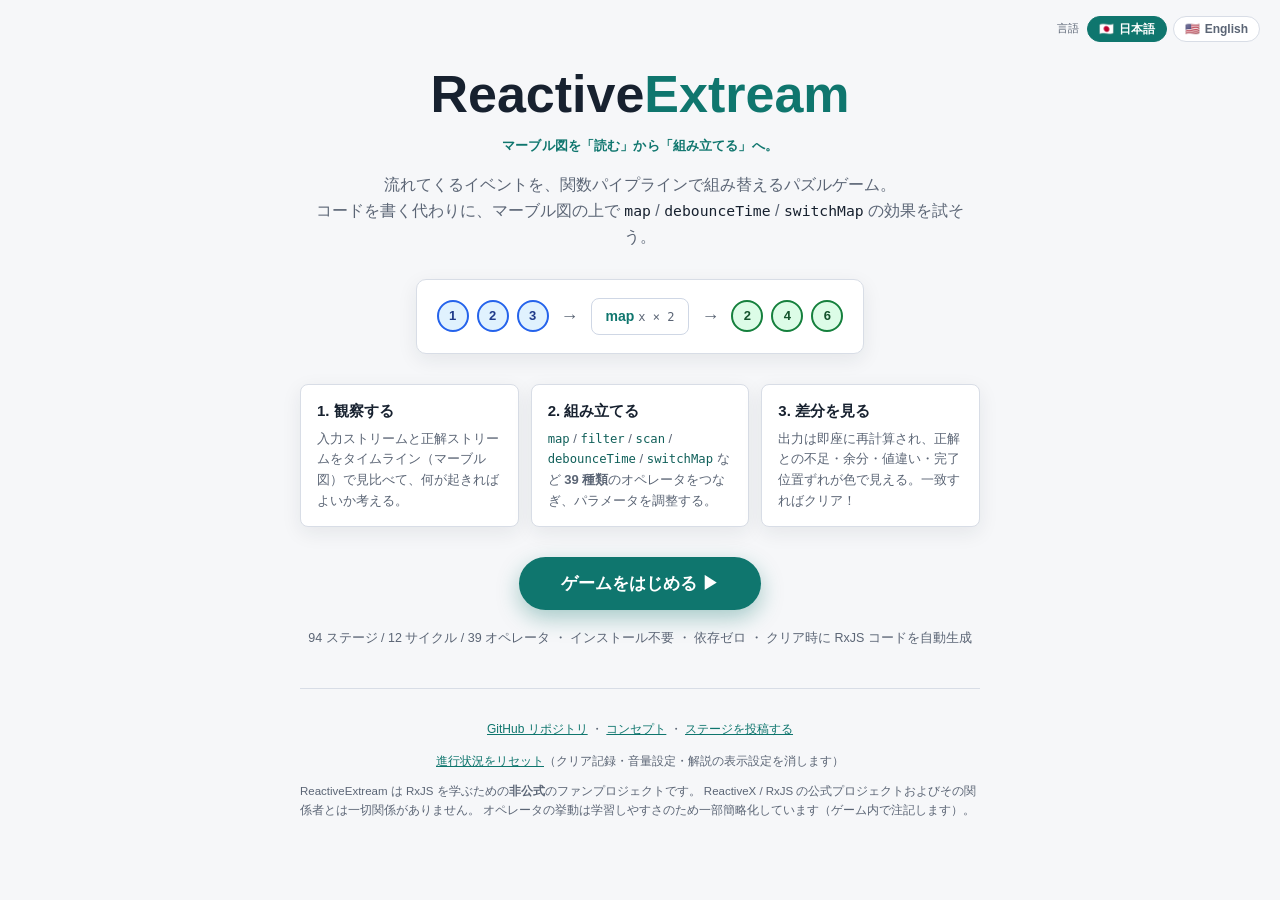
==== prototype/index.html @ efaee4bc "ReactiveExtream の初版 RxJS / ReactiveX のオペレータをマーブル図の上で組み立てて学ぶ ブラウザパズルゲーム。依存ゼロの静的サイト。  - 94 ステージ / 12 サ" ====
<!doctype html>
<html lang="ja">
<head>
  <meta charset="utf-8">
  <meta name="viewport" content="width=device-width, initial-scale=1">
  <title>ReactiveExtream — RxJS のオペレータをパズルで学ぶ / RxJS pipeline puzzle</title>
  <meta name="description" content="RxJS / ReactiveX のストリームオペレータ 39 種類を、マーブル図（marble diagram）を組み立てるパズルとして学ぶブラウザゲーム。94 ステージ・12 サイクル。インストール不要・依存ゼロ。Learn RxJS Observable operators by building marble diagrams.">
  <link rel="canonical" href="https://hummer98.dev/rx-pipeline-puzzle/">

  <meta property="og:type" content="website">
  <meta property="og:site_name" content="ReactiveExtream">
  <meta property="og:title" content="ReactiveExtream — RxJS のオペレータをパズルで学ぶ">
  <meta property="og:description" content="map / debounceTime / switchMap … RxJS の 39 オペレータを、マーブル図を組み立てて答え合わせする 94 ステージのパズルに。ブラウザだけで遊べます。">
  <meta property="og:url" content="https://hummer98.dev/rx-pipeline-puzzle/">
  <meta property="og:image" content="https://hummer98.dev/rx-pipeline-puzzle/assets/og.png">
  <meta property="og:image:width" content="1200">
  <meta property="og:image:height" content="630">
  <meta property="og:locale" content="ja_JP">
  <meta name="twitter:card" content="summary_large_image">
  <meta name="twitter:title" content="ReactiveExtream — RxJS のオペレータをパズルで学ぶ">
  <meta name="twitter:description" content="RxJS の 39 オペレータ × 94 ステージ。マーブル図を「読む」から「組み立てる」へ。">
  <meta name="twitter:image" content="https://hummer98.dev/rx-pipeline-puzzle/assets/og.png">

  <link rel="icon" href="favicon.svg" type="image/svg+xml">
  <link rel="stylesheet" href="styles.css">
  <script src="analytics.js"></script>
  <script>
    // index.html?reset=1 で保存データ（クリア記録・音量・既読カード）を消す。
    // 別ブラウザでも URL を開くだけでリセットできるようにするため、
    // ゲーム本体ではなくこの入口ページで処理する。
    if (new URLSearchParams(location.search).has("reset")) {
      try {
        for (const k of Object.keys(localStorage)) {
          if (k.startsWith("rx-pipeline-puzzle/")) localStorage.removeItem(k);
        }
      } catch { /* localStorage が使えない環境ではそのまま続行 */ }
      location.replace("index.html?didreset=1");
    }
  </script>
</head>
<body class="landing-body">
  <div class="lang-switch" role="group">
    <span class="lang-label" data-i18n="lang.label">言語</span>
    <button type="button" data-lang="ja" title="日本語" aria-label="日本語">🇯🇵<span>日本語</span></button>
    <button type="button" data-lang="en" title="English" aria-label="English">🇺🇸<span>English</span></button>
  </div>

  <main class="landing">
    <h1 class="landing-title">Reactive<span class="title-stream">Extream</span></h1>
    <p class="landing-sub" id="landing-sub" data-i18n="landing.sub">マーブル図を「読む」から「組み立てる」へ。</p>
    <p class="landing-tagline" data-i18n-html="landing.tagline">
      流れてくるイベントを、関数パイプラインで組み替えるパズルゲーム。<br>
      コードを書く代わりに、マーブル図の上で <code>map</code> / <code>debounceTime</code> / <code>switchMap</code> の効果を試そう。
    </p>

    <div class="landing-demo" aria-label="遊び方の例">
      <div class="demo-stream">
        <span class="event">1</span>
        <span class="event">2</span>
        <span class="event">3</span>
      </div>
      <span class="demo-arrow">→</span>
      <span class="demo-op">map <code>x × 2</code></span>
      <span class="demo-arrow">→</span>
      <div class="demo-stream">
        <span class="event event--match">2</span>
        <span class="event event--match">4</span>
        <span class="event event--match">6</span>
      </div>
    </div>

    <section class="landing-steps">
      <article class="landing-card">
        <h3 data-i18n="landing.step1.h">1. 観察する</h3>
        <p data-i18n-html="landing.step1.p">入力ストリームと正解ストリームをタイムライン（マーブル図）で見比べて、何が起きればよいか考える。</p>
      </article>
      <article class="landing-card">
        <h3 data-i18n="landing.step2.h">2. 組み立てる</h3>
        <p data-i18n-html="landing.step2.p"><code>map</code> / <code>filter</code> / <code>scan</code> / <code>debounceTime</code> / <code>switchMap</code> など <strong>39 種類</strong>のオペレータをつなぎ、パラメータを調整する。</p>
      </article>
      <article class="landing-card">
        <h3 data-i18n="landing.step3.h">3. 差分を見る</h3>
        <p data-i18n-html="landing.step3.p">出力は即座に再計算され、正解との不足・余分・値違い・完了位置ずれが色で見える。一致すればクリア！</p>
      </article>
    </section>

    <p class="reset-note" id="reset-note" data-i18n="landing.resetDone" hidden>✓ 保存データをリセットしました。最初から遊べます。</p>

    <a class="start-button" id="start-button" href="game.html" data-i18n="landing.start">ゲームをはじめる ▶</a>

    <p class="landing-stats" data-i18n="landing.stats">
      94 ステージ / 12 サイクル / 39 オペレータ ・ インストール不要 ・ 依存ゼロ ・ クリア時に RxJS コードを自動生成
    </p>

    <footer class="landing-footer">
      <p>
        <a href="https://github.com/hummer98/rx-pipeline-puzzle" data-i18n="landing.repo">GitHub リポジトリ</a> ・
        <a href="docs/concept.html" data-i18n="landing.concept">コンセプト</a> ・
        <a href="https://github.com/hummer98/rx-pipeline-puzzle/blob/main/CONTRIBUTING.md" data-i18n="landing.contribute">ステージを投稿する</a>
      </p>
      <p class="landing-reset">
        <a href="index.html?reset=1" data-i18n="landing.resetLink">進行状況をリセット</a><span data-i18n="landing.resetNote">（クリア記録・音量設定・解説の表示設定を消します）</span>
      </p>
      <p class="landing-disclaimer" data-i18n-html="landing.disclaimer">
        ReactiveExtream は RxJS を学ぶための<strong>非公式</strong>のファンプロジェクトです。
        ReactiveX / RxJS の公式プロジェクトおよびその関係者とは一切関係がありません。
        オペレータの挙動は学習しやすさのため一部簡略化しています（ゲーム内で注記します）。
      </p>
    </footer>
  </main>
  <script src="i18n-en.js"></script>
  <script src="i18n.js"></script>
  <script>
    // ?reset=1 のリダイレクト後に一度だけ完了メッセージを見せる
    if (new URLSearchParams(location.search).has("didreset")) {
      document.getElementById("reset-note").hidden = false;
      history.replaceState(null, "", "index.html");
    }

    // 言語スイッチャー。選択は localStorage に残るので、ゲーム画面にも引き継がれる
    function renderLang() {
      I18N.applyStatic();
      const cur = I18N.get();
      for (const b of document.querySelectorAll(".lang-switch button")) {
        b.classList.toggle("active", b.dataset.lang === cur);
        b.setAttribute("aria-pressed", String(b.dataset.lang === cur));
      }
      document.title = cur === "en"
        ? "ReactiveExtream — Learn RxJS operators as a puzzle"
        : "ReactiveExtream — RxJS のオペレータをパズルで学ぶ / RxJS pipeline puzzle";
    }
    for (const b of document.querySelectorAll(".lang-switch button")) {
      b.addEventListener("click", () => { I18N.set(b.dataset.lang); renderLang(); });
    }
    renderLang();
  </script>
  <!--
    「ゲームをはじめる」のクリックは計測していない。遷移と送信が競合して
    取りこぼすため、起動率は game.html のページビュー ÷ このページの
    ページビューで求める（docs/metrics.md 参照）。
  -->
</body>
</html>
---- prototype/styles.css ----
:root {
  color-scheme: light;
  --bg: #f6f7f9;
  --ink: #17212f;
  --muted: #5b6575;
  --line: #d8dde6;
  --panel: #ffffff;
  --accent: #0f766e;
  --accent-2: #2563eb;
  --ok: #15803d;
  --bad: #b91c1c;
  --slot: #eef2f7;
  --shadow: 0 6px 20px rgba(23, 33, 47, 0.08);
}

* {
  box-sizing: border-box;
}

body {
  margin: 0;
  background: var(--bg);
  color: var(--ink);
  font-family: -apple-system, BlinkMacSystemFont, "Segoe UI", sans-serif;
  line-height: 1.6;
}

button {
  font-family: inherit;
  cursor: pointer;
}

/* ---------- header ---------- */

.app-header {
  display: flex;
  align-items: center;
  flex-wrap: wrap;
  gap: 14px;
  padding: 10px 18px;
  background: #111827;
  color: white;
}

.app-header h1 {
  margin: 0;
  font-size: 18px;
  letter-spacing: 0.02em;
}

.home-link {
  color: inherit;
  text-decoration: none;
}

.home-link:hover {
  text-decoration: underline;
}

.stage-picker {
  display: inline-flex;
  align-items: center;
  gap: 8px;
  font-size: 13px;
  color: #d1d5db;
}

.stage-picker select {
  font-size: 13px;
  padding: 4px 6px;
  border-radius: 6px;
  border: 1px solid rgba(255, 255, 255, 0.3);
  background: #1f2937;
  color: white;
}

.playback {
  display: flex;
  align-items: center;
  gap: 8px;
  margin-left: auto;
}

.icon-button,
.speeds button {
  min-width: 34px;
  min-height: 30px;
  border: 1px solid rgba(255, 255, 255, 0.24);
  border-radius: 6px;
  color: white;
  background: rgba(255, 255, 255, 0.08);
  font-size: 13px;
  line-height: 1;
}

.icon-button:hover,
.speeds button:hover {
  background: rgba(255, 255, 255, 0.2);
}

.speeds {
  display: inline-flex;
  gap: 4px;
}

.speeds button.active {
  background: var(--accent);
  border-color: var(--accent);
}

/* ---------- audio settings ---------- */

.audio-wrap {
  position: relative;
}

.audio-panel {
  position: absolute;
  top: calc(100% + 8px);
  right: 0;
  z-index: 30;
  width: 220px;
  padding: 12px 14px;
  border-radius: 8px;
  background: var(--panel);
  border: 1px solid var(--line);
  box-shadow: 0 10px 28px rgba(0, 0, 0, 0.22);
  color: var(--ink);
}

.audio-row {
  display: flex;
  align-items: center;
  justify-content: space-between;
  gap: 10px;
  margin-bottom: 10px;
  font-size: 12px;
  cursor: pointer;
}

.audio-row input[type="range"] {
  width: 120px;
}

.audio-note {
  margin: 0;
  color: var(--muted);
  font-size: 11px;
  line-height: 1.5;
}

/* ---------- layout ---------- */

main {
  max-width: 1060px;
  margin: 0 auto;
  padding: 16px 16px 60px;
  display: grid;
  gap: 12px;
}

.stage-info h2 {
  margin: 0;
  font-size: 20px;
}

.stage-info p {
  margin: 2px 0 0;
  color: var(--muted);
  font-size: 14px;
}

/* ---------- lanes ---------- */

.lane,
.pipeline {
  background: var(--panel);
  border: 1px solid var(--line);
  border-radius: 8px;
  padding: 12px 14px;
  box-shadow: var(--shadow);
}

.lane-head {
  display: flex;
  justify-content: space-between;
  align-items: center;
  gap: 10px;
  margin-bottom: 6px;
  font-size: 12px;
  font-weight: 800;
  color: var(--muted);
  text-transform: uppercase;
  letter-spacing: 0.04em;
}

.lane-sub {
  font-weight: 500;
  text-transform: none;
  font-family: ui-monospace, SFMono-Regular, Menlo, monospace;
}

.track {
  position: relative;
  height: 74px;
  margin: 0 22px;
}

.track-line {
  position: absolute;
  left: 0;
  right: 0;
  top: 34px;
  height: 2px;
  background: #ccd3df;
}

.tick {
  position: absolute;
  top: 29px;
  width: 1px;
  height: 12px;
  background: #a8b1c2;
  transform: translateX(-50%);
}

.tick-label {
  position: absolute;
  top: 46px;
  transform: translateX(-50%);
  font-size: 10px;
  color: #a8b1c2;
}

.event {
  position: absolute;
  top: 18px;
  display: grid;
  place-items: center;
  min-width: 32px;
  height: 32px;
  padding: 0 4px;
  border-radius: 999px;
  background: #e0f2fe;
  border: 2px solid var(--accent-2);
  color: #1e3a8a;
  font-size: 13px;
  font-weight: 800;
  transform: translateX(-50%);
  transition: opacity 0.15s;
}

.event--match {
  background: #dcfce7;
  border-color: var(--ok);
  color: #14532d;
}

.event--extra,
.event--wrong {
  background: #fee2e2;
  border-color: var(--bad);
  color: #7f1d1d;
}

.event--ghost {
  background: transparent;
  border-style: dashed;
  border-color: #6b7280;
  color: #4b5563;
}

/* 値違い時のゴースト: 出力イベントと同時刻なので少し上に小さく表示する */
.event--ghost-paired {
  top: -9px;
  min-width: 24px;
  height: 24px;
  font-size: 11px;
  background: var(--panel);
}

/* 3段階ヒント */
.hint-row {
  margin-top: 8px;
}

#btn-hint {
  border: 1px solid var(--line);
  border-radius: 999px;
  background: white;
  color: var(--muted);
  font-size: 12px;
  padding: 4px 14px;
}

#btn-hint.nudge {
  border-color: #d97706;
  color: #92400e;
  animation: badge-blink 0.9s ease-in-out infinite;
}

#hint-box {
  margin: 8px 0 0;
  padding: 8px 12px;
  font-size: 13px;
  color: #78350f;
  background: #fef3c7;
  border-radius: 6px;
}

/* specMode: 正解レーンの未開示プレースホルダ */
.goal-hidden {
  display: grid;
  place-items: center;
  height: 100%;
  border: 1px dashed var(--line);
  border-radius: 6px;
  color: var(--muted);
  font-size: 13px;
  padding: 0 12px;
  text-align: center;
}

/* イベント円(top:18〜50)と同時刻でも位置が読めるよう、円より縦に長くする */
.complete-mark {
  position: absolute;
  top: 4px;
  height: 56px;
  width: 0;
  border-right: 3px solid #111827;
  transform: translateX(-50%);
}

.complete-mark--ghost {
  border-right-style: dashed;
  border-right-color: #6b7280;
}

.complete-mark--bad {
  border-right-color: var(--bad);
}

/* エラー終端（✕）: 完了バーの上に ✕ を重ねる */
.complete-mark--x {
  border-right-color: var(--bad);
}

.complete-mark--x::after {
  content: "✕";
  position: absolute;
  top: -17px;
  left: -6px;
  color: var(--bad);
  font-size: 13px;
  font-weight: 800;
}

.future {
  opacity: 0.25;
}

.playhead {
  position: absolute;
  top: 6px;
  bottom: 6px;
  width: 2px;
  background: rgba(15, 118, 110, 0.55);
  transform: translateX(-50%);
  pointer-events: none;
}

/* ---------- pipeline ---------- */

.pipeline {
  background: var(--slot);
}

.nodes {
  display: flex;
  gap: 10px;
  overflow-x: auto;
  padding: 4px 0 8px;
  min-height: 96px;
  align-items: stretch;
}

.node,
.node-placeholder {
  min-width: 180px;
  border-radius: 8px;
  border: 1px solid #cfd7e5;
  background: white;
  padding: 8px 10px;
  flex-shrink: 0;
}

.node-placeholder {
  display: grid;
  place-items: center;
  border-style: dashed;
  background: transparent;
  color: var(--muted);
  font-size: 13px;
  font-weight: 600;
  text-align: center;
}

.node-head {
  display: flex;
  align-items: baseline;
  justify-content: space-between;
  flex-wrap: wrap;
  gap: 2px 8px;
}

.node-head strong {
  font-size: 13px;
  color: var(--accent);
  word-break: break-all;
}

.node-noparam {
  color: var(--muted);
  font-size: 12px;
}

/* 2入力パーツ: B がこの位置で合流することを示す */
.node--binary {
  border-color: var(--accent-2);
  background: #eff6ff;
}

.node-b-badge {
  margin-bottom: 4px;
  color: #1e40af;
  font-size: 11px;
  font-weight: 800;
}

.pipeline-hint {
  color: var(--muted);
  font-weight: 500;
  text-transform: none;
  font-size: 11px;
}

.node-desc {
  color: var(--muted);
  font-family: ui-monospace, SFMono-Regular, Menlo, monospace;
  font-size: 12px;
}

.node-params {
  display: flex;
  flex-wrap: wrap;
  gap: 6px;
  margin-top: 8px;
}

.node-params select,
.node-params input {
  font-size: 12px;
  padding: 3px 4px;
  border: 1px solid var(--line);
  border-radius: 5px;
  background: white;
}

.node-params input[type="number"] {
  width: 62px;
}

.node-tools {
  display: flex;
  gap: 4px;
  margin-top: 8px;
}

.node-tools button {
  min-width: 28px;
  min-height: 24px;
  font-size: 12px;
  border: 1px solid var(--line);
  border-radius: 5px;
  background: #f8fafc;
  color: var(--ink);
}

.node-tools button:disabled {
  opacity: 0.35;
  cursor: default;
}

.node-tools .remove {
  margin-left: auto;
  color: var(--bad);
}

.add-row {
  display: flex;
  align-items: center;
  flex-wrap: wrap;
  gap: 8px;
  font-size: 13px;
  color: var(--muted);
}

/* 全パーツ開放時にボタンが多くても gap を効かせて折り返す */
.add-buttons {
  display: contents;
}

/* パイプライン B: 青い合流パーツと同系色で対応づける */
.pipeline--b {
  background: #eef4fd;
  border-left: 4px solid var(--accent-2);
}

/* パーツ追加ボタンのホバー説明ポップアップ */
.add-row button {
  position: relative;
}

.add-row button[data-tip]:hover::after {
  content: attr(data-tip);
  position: absolute;
  bottom: calc(100% + 8px);
  left: 50%;
  transform: translateX(-50%);
  z-index: 20;
  width: max-content;
  max-width: 300px;
  padding: 8px 10px;
  border-radius: 6px;
  background: #17212f;
  color: white;
  font-family: ui-monospace, SFMono-Regular, Menlo, monospace;
  font-size: 11.5px;
  font-weight: 500;
  line-height: 1.6;
  text-align: left;
  white-space: pre-wrap;
  pointer-events: none;
  box-shadow: 0 6px 18px rgba(0, 0, 0, 0.25);
}

.add-row button[data-tip]:hover::before {
  content: "";
  position: absolute;
  bottom: calc(100% - 2px);
  left: 50%;
  transform: translateX(-50%);
  z-index: 20;
  border: 5px solid transparent;
  border-top-color: #17212f;
  pointer-events: none;
}

.add-row button {
  min-height: 28px;
  padding: 2px 12px;
  border: 1px solid var(--accent);
  border-radius: 999px;
  background: white;
  color: var(--accent);
  font-weight: 700;
  font-size: 13px;
}

.add-row button:hover:not(:disabled) {
  background: #e7f5f2;
}

.add-row button:disabled {
  opacity: 0.35;
  cursor: default;
}

/* ---------- status & legend ---------- */

.badge {
  font-size: 12px;
  font-weight: 700;
  text-transform: none;
  padding: 2px 10px;
  border-radius: 999px;
  background: #fee2e2;
  color: #7f1d1d;
}

.badge.ok {
  background: #dcfce7;
  color: #14532d;
}

.badge.checking {
  background: #fef3c7;
  color: #92400e;
  animation: badge-blink 0.9s ease-in-out infinite;
}

@keyframes badge-blink {
  50% {
    opacity: 0.35;
  }
}

.legend {
  display: flex;
  flex-wrap: wrap;
  gap: 12px;
  margin-top: 6px;
  color: var(--muted);
  font-size: 12px;
}

.legend-item {
  display: inline-flex;
  align-items: center;
  gap: 6px;
}

.dot {
  width: 12px;
  height: 12px;
  border-radius: 999px;
  border: 2px solid;
}

.dot-match { border-color: var(--ok); background: #dcfce7; }
.dot-extra { border-color: var(--bad); background: #fee2e2; }
.dot-ghost { border-color: #6b7280; border-style: dashed; }

.complete-sample {
  width: 3px;
  height: 14px;
  background: #111827;
}

/* ---------- clear overlay ---------- */

.clear-overlay {
  position: fixed;
  inset: 0;
  display: grid;
  place-items: center;
  background: rgba(17, 24, 39, 0.45);
  z-index: 10;
}

/* display: grid が UA の [hidden] { display: none } を上書きしてしまうため明示する */
.clear-overlay[hidden] {
  display: none;
}

.clear-card {
  background: white;
  border-radius: 10px;
  padding: 26px 34px;
  text-align: center;
  box-shadow: 0 20px 50px rgba(0, 0, 0, 0.25);
  max-width: 580px;
}

.clear-learn {
  margin-bottom: 16px;
}

.clear-code {
  margin: 0 0 10px;
  padding: 10px 12px;
  text-align: left;
  background: #0f172a;
  color: #e2e8f0;
  border-radius: 6px;
  font-family: ui-monospace, SFMono-Regular, Menlo, monospace;
  font-size: 12px;
  line-height: 1.6;
  overflow-x: auto;
}

.clear-insight {
  margin: 0 0 8px;
  padding: 8px 10px;
  text-align: left;
  font-size: 13px;
  color: #164e48;
  background: #eefdfa;
  border-left: 3px solid var(--accent);
  border-radius: 0 6px 6px 0;
}

.clear-notes {
  margin: 0 0 6px;
  text-align: left;
  font-size: 11px;
  color: #92400e;
}

.cycle-body {
  margin: 0 0 10px;
  color: var(--ink);
  font-size: 14px;
}

.cycle-parts {
  margin: 0 0 16px;
  padding: 8px 10px;
  background: var(--slot);
  border-radius: 6px;
  color: var(--accent);
  font-weight: 700;
  font-size: 13px;
}

.clear-hide {
  display: block;
  text-align: right;
  font-size: 12px;
  color: var(--muted);
  cursor: pointer;
}

.app-footer {
  text-align: center;
  padding: 4px 0 40px;
}

.app-footer button {
  border: 1px solid var(--line);
  border-radius: 6px;
  background: white;
  color: var(--muted);
  font-size: 12px;
  padding: 6px 14px;
}

.footer-note {
  max-width: 720px;
  margin: 14px auto 0;
  padding: 0 20px;
  color: var(--muted);
  font-size: 11.5px;
  line-height: 1.7;
}

.footer-note a {
  color: var(--accent);
}

.clear-card h2 {
  margin: 0 0 8px;
}

.clear-card p {
  margin: 0 0 18px;
  color: var(--muted);
}

.clear-actions {
  display: flex;
  justify-content: center;
  gap: 10px;
}

.clear-actions button {
  min-height: 36px;
  padding: 4px 18px;
  border-radius: 8px;
  border: 1px solid var(--line);
  background: white;
  font-size: 14px;
}

.clear-actions .primary {
  background: var(--accent);
  border-color: var(--accent);
  color: white;
  font-weight: 700;
}

/* ---------- landing page ---------- */

.landing-body {
  display: grid;
  place-items: center;
  min-height: 100vh;
}

.landing {
  /* ゲーム画面用の main { display: grid } を打ち消す */
  display: block;
  max-width: 720px;
  padding: 48px 20px 64px;
  text-align: center;
}

.landing-title {
  margin: 0;
  font-size: clamp(34px, 7vw, 52px);
  line-height: 1.2;
}

/* Extream = Extreme × Stream の造語であることを色で示す */
.landing-title .title-stream {
  color: var(--accent);
}

/* 英語圏の検索・共有で拾われるためのサブタイトル */
.landing-sub {
  margin: 10px 0 0;
  color: var(--accent);
  font-size: 13px;
  font-weight: 600;
  letter-spacing: 0.01em;
}

.landing-tagline {
  margin: 16px 0 0;
  color: var(--muted);
  font-size: 16px;
}

.landing-tagline code {
  font-family: ui-monospace, SFMono-Regular, Menlo, monospace;
  font-size: 0.92em;
  color: var(--ink);
}

.landing-stats {
  margin: 18px 0 0;
  color: var(--muted);
  font-size: 12.5px;
}

.landing-footer {
  margin-top: 40px;
  padding-top: 18px;
  border-top: 1px solid var(--line);
  color: var(--muted);
  font-size: 12px;
  line-height: 1.7;
}

.landing-footer a {
  color: var(--accent);
}

.landing-disclaimer {
  margin: 10px 0 0;
  font-size: 11.5px;
  text-align: left;
}

.landing-demo {
  display: flex;
  align-items: center;
  justify-content: center;
  flex-wrap: wrap;
  gap: 12px;
  margin: 30px auto 0;
  padding: 18px 20px;
  border: 1px solid var(--line);
  border-radius: 10px;
  background: var(--panel);
  box-shadow: var(--shadow);
  width: fit-content;
}

.landing-demo .event {
  position: static;
  transform: none;
}

.demo-stream {
  display: flex;
  gap: 8px;
}

.demo-arrow {
  color: var(--muted);
  font-size: 18px;
  font-weight: 700;
}

.demo-op {
  padding: 6px 14px;
  border: 1px solid #cfd7e5;
  border-radius: 8px;
  background: white;
  font-weight: 700;
  font-size: 14px;
  color: var(--accent);
}

.demo-op code {
  color: var(--muted);
  font-weight: 500;
  font-size: 12px;
}

.landing-steps {
  display: grid;
  grid-template-columns: repeat(auto-fit, minmax(190px, 1fr));
  gap: 12px;
  margin-top: 30px;
  text-align: left;
}

.landing-card {
  background: var(--panel);
  border: 1px solid var(--line);
  border-radius: 8px;
  padding: 14px 16px;
  box-shadow: var(--shadow);
}

.landing-card h3 {
  margin: 0 0 6px;
  font-size: 15px;
}

.landing-card p {
  margin: 0;
  color: var(--muted);
  font-size: 13px;
}

.landing-card code {
  font-family: ui-monospace, SFMono-Regular, Menlo, monospace;
  font-size: 0.94em;
  color: #0f5f59;
}

/* ---------- language switch (landing) ---------- */

.lang-switch {
  position: absolute;
  top: 16px;
  right: 20px;
  display: flex;
  align-items: center;
  gap: 6px;
}

.lang-label {
  margin-right: 2px;
  color: var(--muted);
  font-size: 11px;
}

.lang-switch button {
  display: inline-flex;
  align-items: center;
  gap: 5px;
  padding: 5px 11px;
  border: 1px solid var(--line);
  border-radius: 999px;
  background: var(--panel);
  color: var(--muted);
  font-size: 12px;
  line-height: 1.2;
}

.lang-switch button span {
  font-weight: 700;
}

.lang-switch button:hover {
  border-color: var(--accent);
  color: var(--accent);
}

.lang-switch button.active {
  border-color: var(--accent);
  background: var(--accent);
  color: white;
}

@media (max-width: 560px) {
  .lang-switch {
    position: static;
    justify-content: center;
    padding-top: 14px;
  }

  .lang-switch button span {
    display: none;
  }
}

.reset-note {
  margin: 24px 0 0;
  color: var(--ok);
  font-size: 13px;
  font-weight: 700;
}

.landing-reset {
  margin: 0 0 6px;
  font-size: 12px;
  color: var(--muted);
}

.start-button {
  display: inline-block;
  margin-top: 30px;
  padding: 13px 42px;
  border-radius: 999px;
  background: var(--accent);
  color: white;
  font-size: 17px;
  font-weight: 800;
  text-decoration: none;
  box-shadow: 0 8px 22px rgba(15, 118, 110, 0.35);
  transition: transform 0.1s, box-shadow 0.1s;
}

.start-button:hover {
  transform: translateY(-1px);
  box-shadow: 0 10px 26px rgba(15, 118, 110, 0.42);
}

/* ---------- responsive ---------- */

@media (max-width: 640px) {
  .app-header {
    gap: 8px;
  }

  .playback {
    margin-left: 0;
  }

  .track {
    margin: 0 14px;
  }

  .node,
  .node-placeholder {
    min-width: 160px;
  }
}
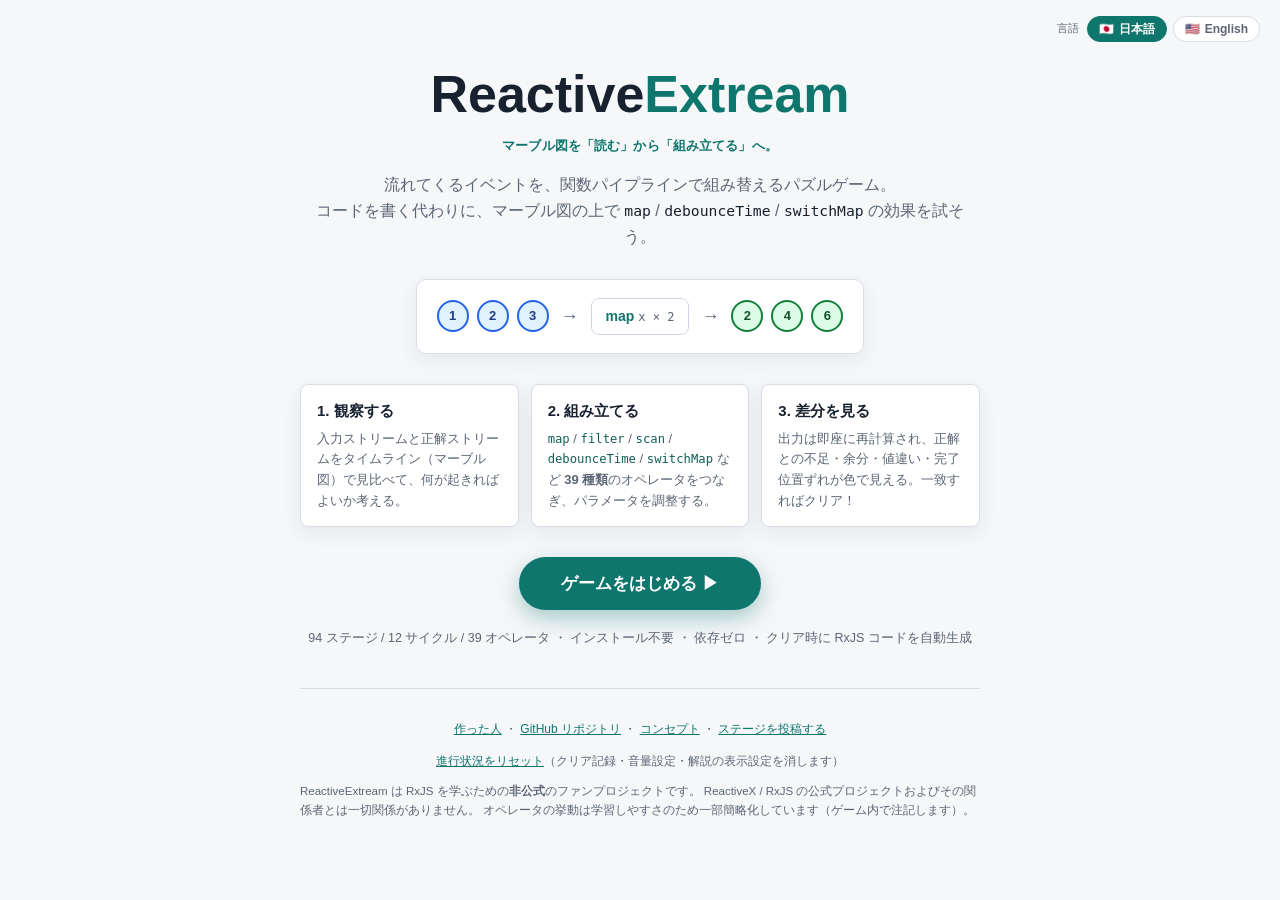
==== commit cb320dce: "出口の導線と英語ページ（/en/）を追加する 遊んだ人がどこにも辿り着けない状態だったので、出口を1本だけ置く。  - クリア画面に「この 94 問は AI と作りました → 作った人について」。  " ====
--- a/prototype/index.html
+++ b/prototype/index.html
@@ -6,6 +6,9 @@
   <title>ReactiveExtream — RxJS のオペレータをパズルで学ぶ / RxJS pipeline puzzle</title>
   <meta name="description" content="RxJS / ReactiveX のストリームオペレータ 39 種類を、マーブル図（marble diagram）を組み立てるパズルとして学ぶブラウザゲーム。94 ステージ・12 サイクル。インストール不要・依存ゼロ。Learn RxJS Observable operators by building marble diagrams.">
   <link rel="canonical" href="https://hummer98.dev/rx-pipeline-puzzle/">
+  <link rel="alternate" hreflang="ja" href="https://hummer98.dev/rx-pipeline-puzzle/">
+  <link rel="alternate" hreflang="en" href="https://hummer98.dev/rx-pipeline-puzzle/en/">
+  <link rel="alternate" hreflang="x-default" href="https://hummer98.dev/rx-pipeline-puzzle/">
 
   <meta property="og:type" content="website">
   <meta property="og:site_name" content="ReactiveExtream">
@@ -94,6 +97,7 @@
 
     <footer class="landing-footer">
       <p>
+        <a href="https://hummer98.dev/" target="_blank" rel="noopener" data-outbound="hummer98" data-i18n="cta.footer">作った人</a> ・
         <a href="https://github.com/hummer98/rx-pipeline-puzzle" data-i18n="landing.repo">GitHub リポジトリ</a> ・
         <a href="docs/concept.html" data-i18n="landing.concept">コンセプト</a> ・
         <a href="https://github.com/hummer98/rx-pipeline-puzzle/blob/main/CONTRIBUTING.md" data-i18n="landing.contribute">ステージを投稿する</a>
--- a/prototype/styles.css
+++ b/prototype/styles.css
@@ -181,6 +181,17 @@
   box-shadow: var(--shadow);
 }
 
+/* 入力と正解は「動かせないもの」。一段沈めて、唯一操作できる
+   「現在の出力」レーンが自然に前に出るようにする。 */
+.lane--given {
+  background: var(--slot, #eef2f7);
+  box-shadow: none;
+}
+
+.lane--given .track-line {
+  background: #c3ccda;
+}
+
 .lane-head {
   display: flex;
   justify-content: space-between;
@@ -466,8 +477,67 @@
   background: white;
 }
 
-.node-params input[type="number"] {
-  width: 62px;
+/* 数値は −/+ のボタンだけで動かす（ネイティブのスピナーは当たり判定が小さすぎる）。
+   長押しで連射、値の部分はフォーカスして矢印キーでも動かせる。 */
+.stepper {
+  display: inline-flex;
+  align-items: stretch;
+  border: 1px solid var(--line);
+  border-radius: 6px;
+  overflow: hidden;
+  background: white;
+}
+
+.stepper-btn {
+  min-width: 30px;
+  min-height: 30px;
+  padding: 0;
+  border: none;
+  background: #f1f5f9;
+  color: var(--ink);
+  font-size: 15px;
+  line-height: 1;
+  font-weight: 700;
+  touch-action: manipulation;
+  user-select: none;
+}
+
+.stepper-btn:hover:not(:disabled) {
+  background: #e2e8f0;
+}
+
+.stepper-btn:active:not(:disabled) {
+  background: var(--accent);
+  color: white;
+}
+
+.stepper-btn:disabled {
+  color: #cbd5e1;
+  cursor: default;
+}
+
+.stepper-value {
+  display: flex;
+  align-items: center;
+  justify-content: center;
+  min-width: 38px;
+  padding: 0 6px;
+  border-left: 1px solid var(--line);
+  border-right: 1px solid var(--line);
+  font-family: ui-monospace, SFMono-Regular, Menlo, monospace;
+  font-size: 13px;
+  font-variant-numeric: tabular-nums;
+  cursor: default;
+}
+
+.stepper-value:focus-visible {
+  outline: 2px solid var(--accent-2);
+  outline-offset: -2px;
+}
+
+@media (max-width: 640px) {
+  .stepper-btn { min-width: 40px; min-height: 36px; font-size: 17px; }
+  .stepper-value { min-width: 44px; font-size: 14px; }
 }
 
 .node-tools {
@@ -637,6 +707,20 @@
   background: #111827;
 }
 
+/* クリア画面の出口。派手にせず、感心している瞬間にそっと置く */
+.clear-cta {
+  margin: 14px 0 0;
+  padding-top: 12px;
+  border-top: 1px dashed var(--line);
+  font-size: 13px;
+  color: var(--muted);
+}
+
+.clear-cta a {
+  color: var(--accent);
+  font-weight: 700;
+}
+
 /* ---------- clear overlay ---------- */
 
 .clear-overlay {
